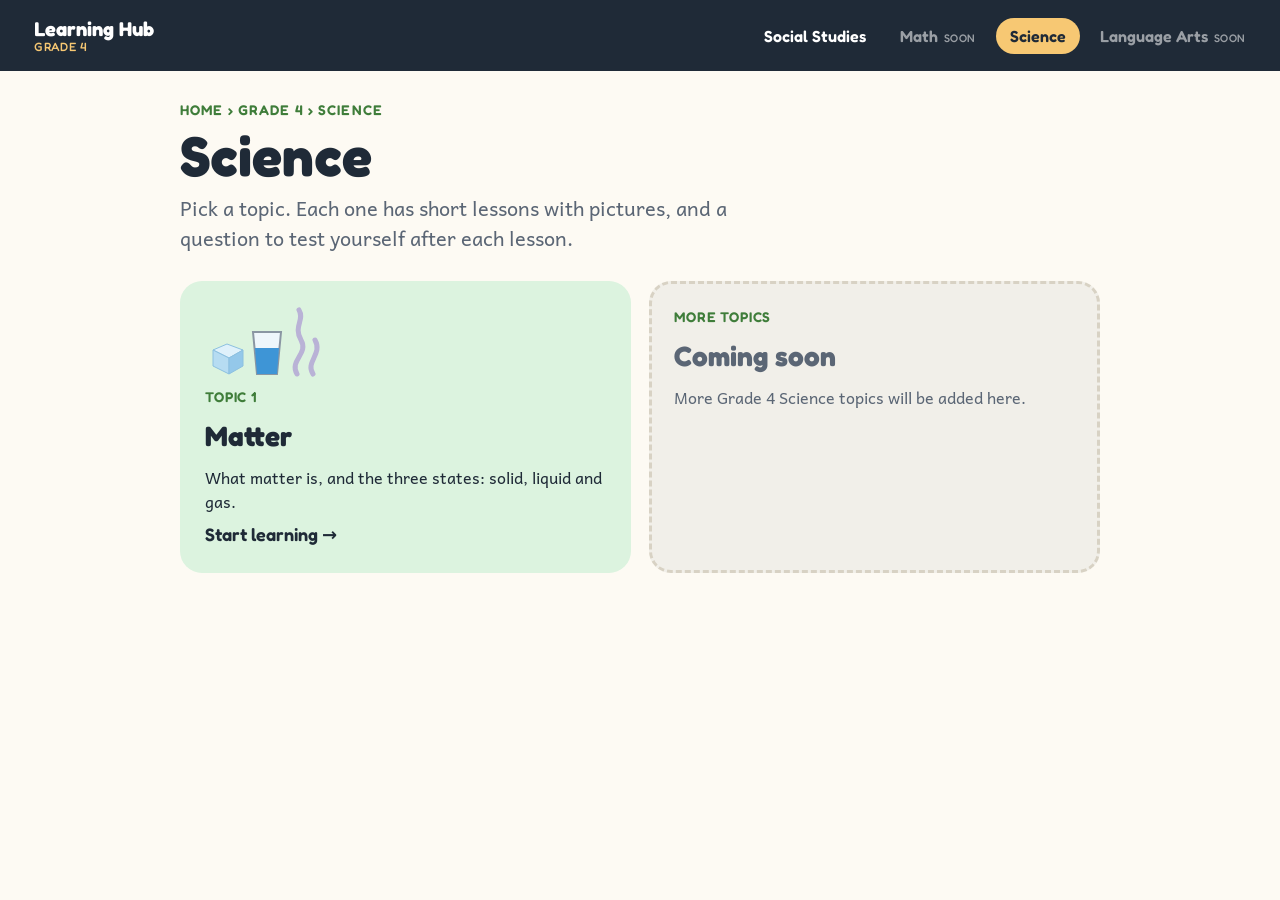
==== science/index.html @ cc443e6d "Add Science section with Matter as the first topic - science/: topics menu (Matter, plus a "more top" ====
<!DOCTYPE html>
<html lang="en">
<head>
<meta charset="utf-8">
<meta name="viewport" content="width=device-width, initial-scale=1">
<title>Science · Grade 4 · Learning Hub</title>
<link rel="stylesheet" href="../assets/site.css">
<style>
*{box-sizing:border-box}
body{margin:0;background:#fdfaf3;color:#1f2a37;font-family:var(--body-font);font-size:18px;line-height:1.5}
.wrap{max-width:960px;margin:0 auto;padding:28px 20px 60px}
.kicker{font-family:var(--head-font);font-weight:600;font-size:14px;letter-spacing:.08em;text-transform:uppercase;color:#3f7d3a}
.kicker a{color:inherit;text-decoration:none}.kicker a:hover{text-decoration:underline}
h1{font-family:var(--head-font);font-size:clamp(36px,6vw,56px);line-height:1.05;margin:6px 0 8px}
.lead{font-size:20px;color:#5b6675;margin:0 0 28px;max-width:52ch}
.topics{display:grid;grid-template-columns:repeat(auto-fit,minmax(240px,1fr));gap:18px;list-style:none;margin:0;padding:0}
.topic{display:flex;flex-direction:column;gap:8px;height:100%;border-radius:22px;padding:22px;text-decoration:none;color:#1f2a37;border:3px solid transparent;background:#dcf3df;transition:transform .15s}
a.topic:hover{transform:translateY(-3px);border-color:#1f2a37}
a.topic:focus-visible{outline:4px solid #1d4ed8;outline-offset:3px}
.topic h2{font-family:var(--head-font);font-size:28px;margin:0}
.topic p{margin:0;font-size:16px}
.topic .meta{font-family:var(--head-font);font-weight:600;font-size:14px;color:#3f7d3a;text-transform:uppercase;letter-spacing:.06em}
.topic .go{margin-top:auto;font-family:var(--head-font);font-weight:600}
.topic svg{width:120px;height:72px}
.topic.off{background:#f1efe9;border:3px dashed #d8d2c4;color:#5b6675}
</style>
</head>
<body>
<nav class="site-nav" aria-label="Subjects">
  <a class="brand" href="../">Learning Hub<small>Grade 4</small></a>
  <ul>
    <li><a href="../social-studies/">Social Studies</a></li>
    <li><span class="soon" aria-disabled="true">Math <small>soon</small></span></li>
    <li><a href="./" aria-current="page">Science</a></li>
    <li><span class="soon" aria-disabled="true">Language Arts <small>soon</small></span></li>
  </ul>
</nav>
<div class="wrap">
  <div class="kicker"><a href="../">Home</a> › Grade 4 › Science</div>
  <h1>Science</h1>
  <p class="lead">Pick a topic. Each one has short lessons with pictures, and a question to test yourself after each lesson.</p>
  <ul class="topics">
    <li><a class="topic" href="matter/">
      <svg viewBox="0 0 120 72" aria-hidden="true"><path d="M8,44 L22,38 L38,44 L24,52Z" fill="#dff1fb" stroke="#8cc0e0"/><path d="M8,44 L24,52 V68 L8,60Z" fill="#b6dcf2" stroke="#8cc0e0"/><path d="M24,52 L38,44 V60 L24,68Z" fill="#94c8ea" stroke="#8cc0e0"/><path d="M48,26 H76 L72,68 H52Z" fill="#eef6fb" stroke="#8a96a3" stroke-width="2"/><path d="M50,42 H74 L72,68 H52Z" fill="#3e95d6"/><path d="M92,68 C84,54 104,48 96,34 S100,14 94,4 M108,68 C100,56 118,48 110,34" stroke="#b9b2d6" stroke-width="5" fill="none" stroke-linecap="round"/></svg>
      <span class="meta">Topic 1</span>
      <h2>Matter</h2>
      <p>What matter is, and the three states: solid, liquid and gas.</p>
      <span class="go">Start learning →</span></a></li>
    <li><div class="topic off">
      <span class="meta">More topics</span>
      <h2>Coming soon</h2>
      <p>More Grade 4 Science topics will be added here.</p></div></li>
  </ul>
</div>
</body>
</html>
---- assets/site.css ----
/* Shared styles for the Learning Hub */
/* Fonts are bundled in assets/fonts (SIL Open Font License) so they work offline. */
@font-face{font-family:"Andika";font-style:normal;font-weight:400;font-display:swap;src:url("fonts/andika-latin-400-normal.woff2") format("woff2")}
@font-face{font-family:"Andika";font-style:normal;font-weight:700;font-display:swap;src:url("fonts/andika-latin-700-normal.woff2") format("woff2")}
@font-face{font-family:"Fredoka";font-style:normal;font-weight:500;font-display:swap;src:url("fonts/fredoka-latin-500-normal.woff2") format("woff2")}
@font-face{font-family:"Fredoka";font-style:normal;font-weight:600;font-display:swap;src:url("fonts/fredoka-latin-600-normal.woff2") format("woff2")}
@font-face{font-family:"Fredoka";font-style:normal;font-weight:700;font-display:swap;src:url("fonts/fredoka-latin-700-normal.woff2") format("woff2")}
:root{
  /* Andika was designed by SIL for beginning readers: clear letter shapes (a, g, l, I, 1) that kids don't mix up.
     Fredoka is a rounded, friendly display face for headings and buttons. */
  --body-font:"Andika","Comic Neue",ui-rounded,"SF Pro Rounded",system-ui,sans-serif;
  --head-font:"Fredoka",ui-rounded,"SF Pro Rounded",system-ui,sans-serif;
}
.kicker a{color:inherit;text-decoration:none}
.kicker a:hover{text-decoration:underline}

.site-nav{display:flex;flex-wrap:wrap;align-items:center;gap:8px 18px;padding:12px 20px;background:#1f2a37;color:#fff;font-family:var(--head-font)}
.site-nav .brand{color:#fff;text-decoration:none;font-weight:700;font-size:20px;line-height:1.1;margin-right:auto;display:flex;flex-direction:column}
.site-nav .brand small{color:#f7c873;font-weight:500;font-size:12px;letter-spacing:.06em;text-transform:uppercase}
.site-nav ul{display:flex;flex-wrap:wrap;gap:6px;list-style:none;margin:0;padding:0}
.site-nav a,.site-nav .soon{display:inline-block;padding:6px 14px;border-radius:999px;font-weight:600;font-size:16px;color:#fff;text-decoration:none}
.site-nav a:hover{background:rgba(255,255,255,.12)}
.site-nav ul a[aria-current="page"]{background:#f7c873;color:#1f2a37}
.site-nav .soon{opacity:.55;cursor:default}
.site-nav .soon small{font-size:11px;font-weight:500;text-transform:uppercase;letter-spacing:.05em;margin-left:2px}
.site-nav a:focus-visible{outline:3px solid #f7c873;outline-offset:2px}
@media print{.site-nav{display:none}}
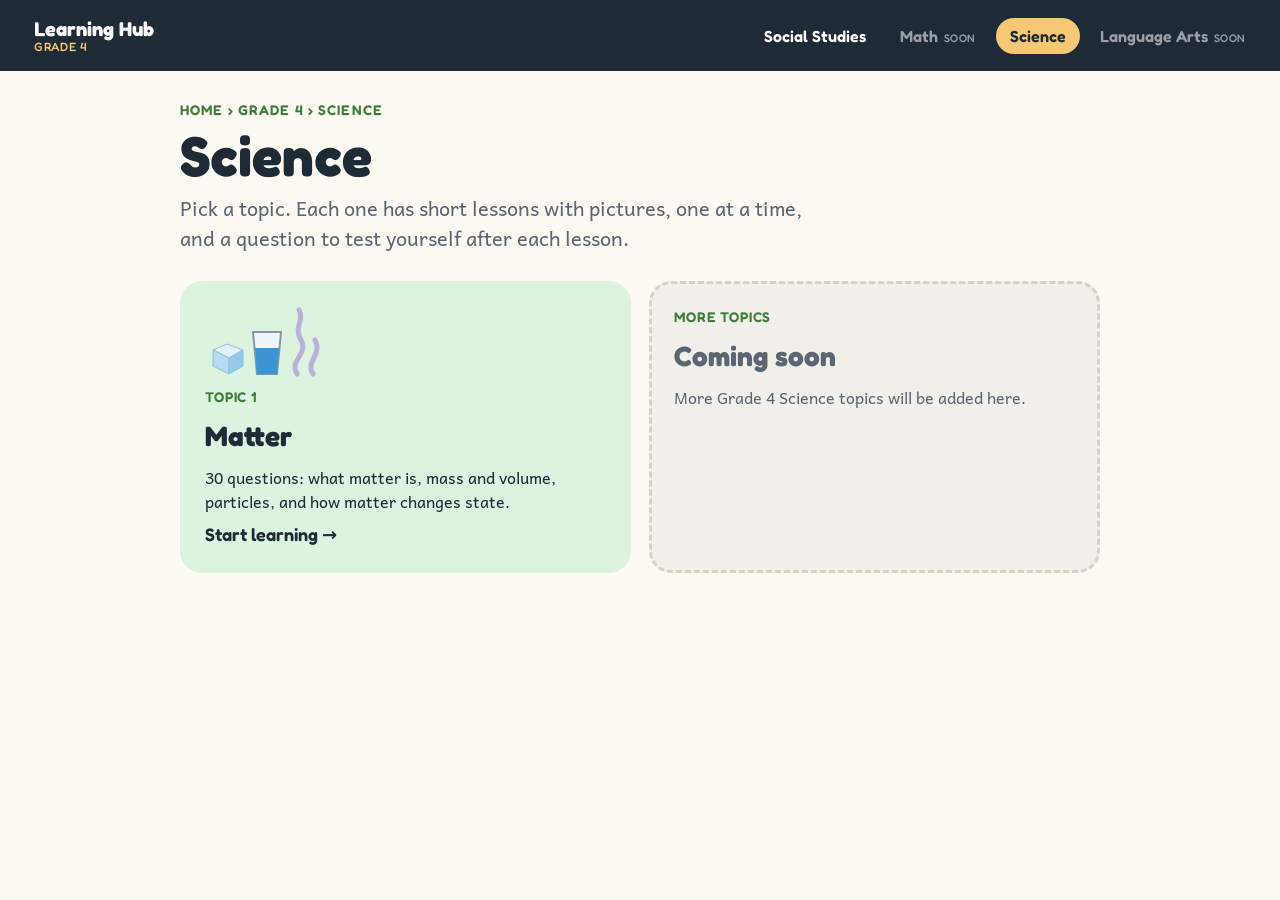
==== commit 4505d972: "Matter: add questions 3–30 and show one question at a time - 28 new lessons following BC Grade 4 Sci" ====
--- a/science/index.html
+++ b/science/index.html
@@ -38,13 +38,13 @@
 <div class="wrap">
   <div class="kicker"><a href="../">Home</a> › Grade 4 › Science</div>
   <h1>Science</h1>
-  <p class="lead">Pick a topic. Each one has short lessons with pictures, and a question to test yourself after each lesson.</p>
+  <p class="lead">Pick a topic. Each one has short lessons with pictures, one at a time, and a question to test yourself after each lesson.</p>
   <ul class="topics">
     <li><a class="topic" href="matter/">
       <svg viewBox="0 0 120 72" aria-hidden="true"><path d="M8,44 L22,38 L38,44 L24,52Z" fill="#dff1fb" stroke="#8cc0e0"/><path d="M8,44 L24,52 V68 L8,60Z" fill="#b6dcf2" stroke="#8cc0e0"/><path d="M24,52 L38,44 V60 L24,68Z" fill="#94c8ea" stroke="#8cc0e0"/><path d="M48,26 H76 L72,68 H52Z" fill="#eef6fb" stroke="#8a96a3" stroke-width="2"/><path d="M50,42 H74 L72,68 H52Z" fill="#3e95d6"/><path d="M92,68 C84,54 104,48 96,34 S100,14 94,4 M108,68 C100,56 118,48 110,34" stroke="#b9b2d6" stroke-width="5" fill="none" stroke-linecap="round"/></svg>
       <span class="meta">Topic 1</span>
       <h2>Matter</h2>
-      <p>What matter is, and the three states: solid, liquid and gas.</p>
+      <p>30 questions: what matter is, mass and volume, particles, and how matter changes state.</p>
       <span class="go">Start learning →</span></a></li>
     <li><div class="topic off">
       <span class="meta">More topics</span>
